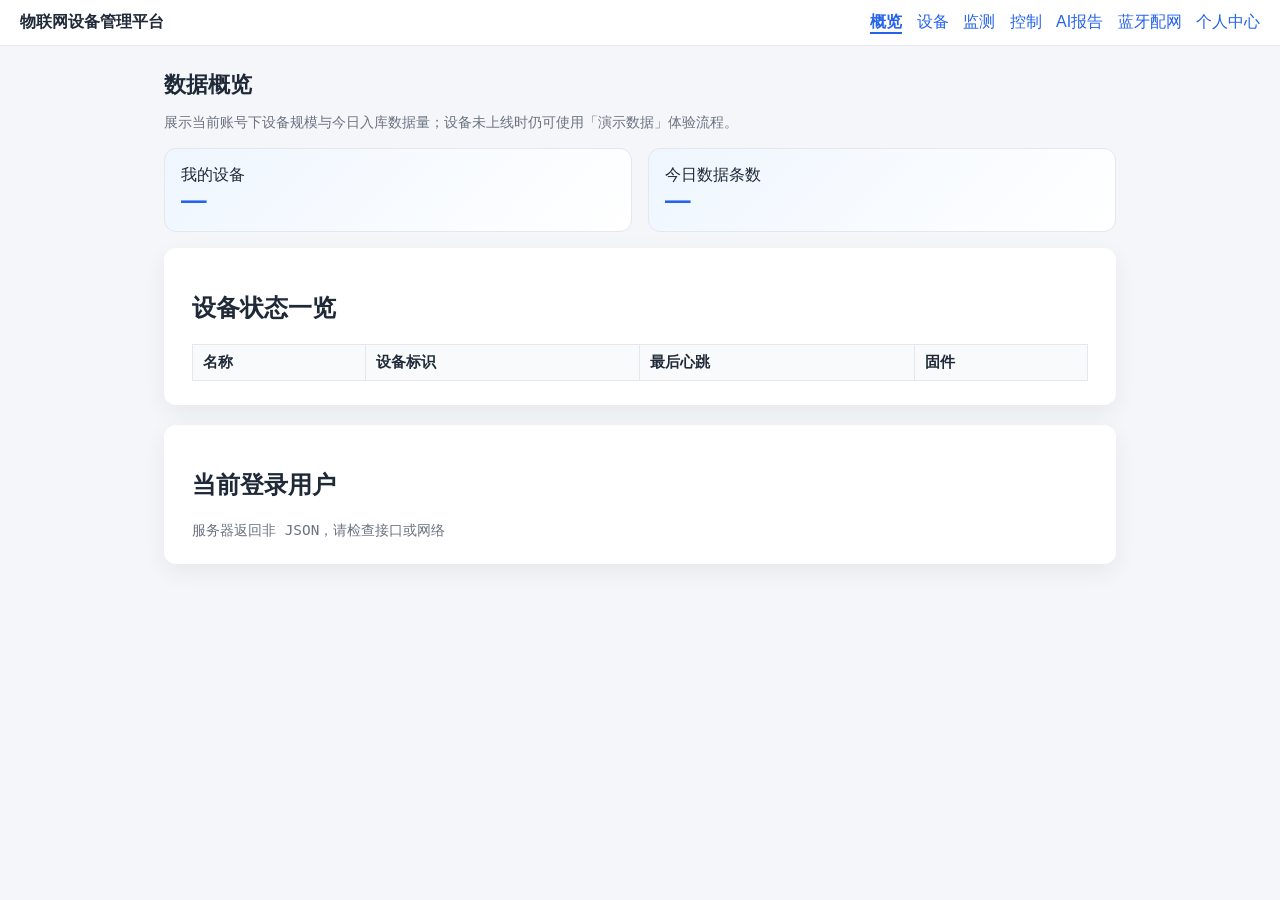
==== static/pages/index.html @ c9b7910a "毕设初始化仓库" ====
<!DOCTYPE html>
<html lang="zh-CN">
<head>
  <meta charset="UTF-8" />
  <meta name="viewport" content="width=device-width, initial-scale=1.0" />
  <title>数据概览 — 物联网设备管理平台</title>
  <link rel="stylesheet" href="/static/css/common.css" />
</head>
<body data-page="index">
  <header class="topbar">
    <span class="brand">物联网设备管理平台</span>
    <nav>
      <a href="/pages/index.html" data-nav="index">概览</a>
      <a href="/pages/devices.html" data-nav="devices">设备</a>
      <a href="/pages/monitor.html" data-nav="monitor">监测</a>
      <a href="/pages/control.html" data-nav="control">控制</a>
      <a href="/pages/ai_report.html" data-nav="ai">AI报告</a>
      <a href="/pages/ble_setup.html" data-nav="ble">蓝牙配网</a>
      <a href="/pages/profile.html" data-nav="profile">个人中心</a>
    </nav>
  </header>
  <main class="container">
    <h1>数据概览</h1>
    <p class="muted">展示当前账号下设备规模与今日入库数据量；设备未上线时仍可使用「演示数据」体验流程。</p>

    <div class="stat-grid" id="stats">
      <div class="stat-box"><span>我的设备</span><strong id="s-dev">—</strong></div>
      <div class="stat-box"><span>今日数据条数</span><strong id="s-today">—</strong></div>
    </div>

    <section class="card wide">
      <h2>设备状态一览</h2>
      <p class="muted" id="dev-hint"></p>
      <table class="data-table" id="tbl-dev">
        <thead>
          <tr><th>名称</th><th>设备标识</th><th>最后心跳</th><th>固件</th></tr>
        </thead>
        <tbody></tbody>
      </table>
    </section>

    <section class="card wide" style="margin-top:20px;">
      <h2>当前登录用户</h2>
      <pre id="profile" class="muted" style="margin:0;font-size:0.9rem;">加载中…</pre>
    </section>
  </main>
  <script src="/static/js/api.js"></script>
  <script src="/static/js/nav.js"></script>
  <script>
    async function load() {
      const tbody = document.querySelector("#tbl-dev tbody");
      try {
        const dash = await apiFetch("/api/dashboard/overview");
        document.getElementById("s-dev").textContent = dash.device_count;
        document.getElementById("s-today").textContent = dash.today_data_count;
        tbody.innerHTML = "";
        if (!dash.devices || !dash.devices.length) {
          document.getElementById("dev-hint").textContent =
            "暂无绑定设备。请到「设备管理」绑定演示设备 UNBOUND-DEMO-01 / bind-me-888，或生成模拟设备。";
          tbody.innerHTML = "<tr><td colspan='4' class='muted'>无数据</td></tr>";
        } else {
          document.getElementById("dev-hint").textContent = "";
          dash.devices.forEach(function (d) {
            const tr = document.createElement("tr");
            tr.innerHTML =
              "<td>" + (d.name || "—") + "</td>" +
              "<td><code>" + (d.device_uid || "") + "</code></td>" +
              "<td>" + (d.last_heartbeat || "从未上报") + "</td>" +
              "<td>" + (d.firmware_ver || "—") + "</td>";
            tbody.appendChild(tr);
          });
        }
        const u = await apiFetch("/api/user/profile");
        document.getElementById("profile").textContent = JSON.stringify(u, null, 2);
      } catch (e) {
        if (e.code === 401) {
          window.location.href = "/pages/login.html";
          return;
        }
        document.getElementById("profile").textContent = e.message || "加载失败";
      }
    }
    load();
  </script>
</body>
</html>
---- static/css/common.css ----
/* 全站基础样式：毕设演示用简洁风 */
:root {
  --bg: #f4f6f9;
  --card: #fff;
  --text: #1f2937;
  --muted: #6b7280;
  --primary: #2563eb;
}
* { box-sizing: border-box; }
body {
  margin: 0;
  font-family: "Segoe UI", "Microsoft YaHei", sans-serif;
  background: var(--bg);
  color: var(--text);
}
.page-center {
  min-height: 100vh;
  display: flex;
  align-items: center;
  justify-content: center;
  padding: 24px;
}
.card {
  background: var(--card);
  padding: 24px 28px;
  border-radius: 12px;
  box-shadow: 0 8px 24px rgba(0,0,0,.06);
  max-width: 420px;
  width: 100%;
}
.container .card,
.card.wide {
  max-width: none;
}
.container { max-width: 1000px; margin: 0 auto; padding: 24px; }
.topbar {
  display: flex;
  align-items: center;
  justify-content: space-between;
  flex-wrap: wrap;
  gap: 8px;
  padding: 12px 20px;
  background: var(--card);
  border-bottom: 1px solid #e5e7eb;
}
.topbar .brand { font-weight: 600; }
.topbar nav a {
  margin-left: 10px;
  color: var(--primary);
  text-decoration: none;
  padding-bottom: 2px;
}
.topbar nav a.active {
  font-weight: 600;
  border-bottom: 2px solid var(--primary);
}
h1 { font-size: 1.35rem; margin-top: 0; }
.muted { color: var(--muted); font-size: 0.9rem; }
label { display: block; margin: 12px 0 6px; font-size: 0.9rem; }
input {
  width: 100%;
  padding: 10px 12px;
  border: 1px solid #d1d5db;
  border-radius: 8px;
}
button,
.btn {
  margin-top: 16px;
  width: 100%;
  padding: 10px 14px;
  border: none;
  border-radius: 8px;
  background: var(--primary);
  color: #fff;
  font-size: 1rem;
  cursor: pointer;
}
button.inline,
.btn.inline {
  width: auto;
  margin-top: 0;
  margin-right: 8px;
}
.btn-secondary {
  background: #64748b;
}
.btn-danger {
  background: #dc2626;
}
.btn-row {
  display: flex;
  flex-wrap: wrap;
  gap: 8px;
  margin-top: 12px;
}
.btn-row button,
.btn-row .btn {
  width: auto;
  margin-top: 0;
}
.tip { min-height: 1.2em; color: #b45309; }
.err { color: #dc2626; }
.ok { color: #059669; }
code { background: #eef2ff; padding: 2px 6px; border-radius: 4px; }

.stat-grid {
  display: grid;
  grid-template-columns: repeat(auto-fit, minmax(160px, 1fr));
  gap: 16px;
  margin: 16px 0;
}
.stat-box {
  background: linear-gradient(135deg, #eff6ff, #fff);
  border: 1px solid #e5e7eb;
  border-radius: 12px;
  padding: 16px;
}
.stat-box strong {
  display: block;
  font-size: 1.6rem;
  color: var(--primary);
}
.data-table {
  width: 100%;
  border-collapse: collapse;
  font-size: 0.92rem;
  margin-top: 12px;
}
.data-table th,
.data-table td {
  border: 1px solid #e5e7eb;
  padding: 8px 10px;
  text-align: left;
}
.data-table th { background: #f8fafc; }
.form-grid {
  display: grid;
  grid-template-columns: 1fr 1fr;
  gap: 12px 16px;
  margin-top: 12px;
}
@media (max-width: 640px) {
  .form-grid { grid-template-columns: 1fr; }
}
textarea {
  width: 100%;
  min-height: 80px;
  padding: 10px 12px;
  border: 1px solid #d1d5db;
  border-radius: 8px;
  font-family: inherit;
}
select {
  width: 100%;
  padding: 10px 12px;
  border-radius: 8px;
  border: 1px solid #d1d5db;
}
.steps {
  list-style: decimal;
  padding-left: 1.2rem;
  line-height: 1.7;
}
.chart-wrap {
  position: relative;
  height: 320px;
  margin-top: 16px;
}
.report-detail {
  white-space: pre-wrap;
  line-height: 1.6;
  margin-top: 12px;
  padding: 12px;
  background: #f8fafc;
  border-radius: 8px;
  max-height: 360px;
  overflow: auto;
}
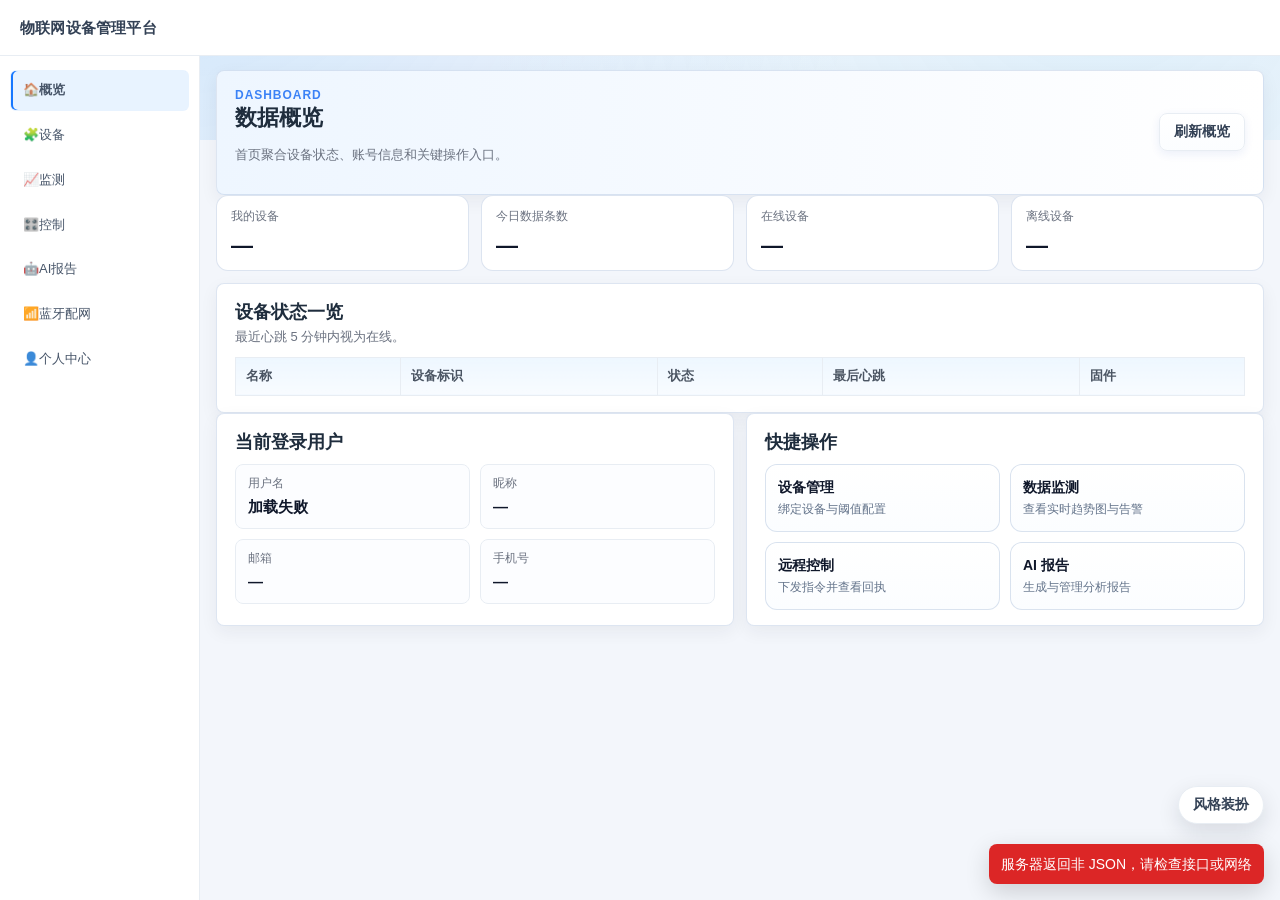
==== commit d783107e: "本轮迭代从项目阅读与架构梳理出发，完成了从“功能可用”到“前端答辩级体验”的系统升级，覆盖后端能力、前端交互、视觉规范与性能优化四个层面。 1) 架构与链路认知完善 完成项目整体结构梳理：Flask " ====
--- a/static/pages/index.html
+++ b/static/pages/index.html
@@ -20,66 +20,131 @@
     </nav>
   </header>
   <main class="container">
-    <h1>数据概览</h1>
-    <p class="muted">展示当前账号下设备规模与今日入库数据量；设备未上线时仍可使用「演示数据」体验流程。</p>
+    <section class="overview-hero card wide">
+      <div>
+        <p class="hero-kicker">Dashboard</p>
+        <h1>数据概览</h1>
+        <p class="muted">首页聚合设备状态、账号信息和关键操作入口。</p>
+      </div>
+      <div class="hero-actions">
+        <button type="button" class="btn inline" id="btn-reload">刷新概览</button>
+      </div>
+    </section>
 
-    <div class="stat-grid" id="stats">
-      <div class="stat-box"><span>我的设备</span><strong id="s-dev">—</strong></div>
-      <div class="stat-box"><span>今日数据条数</span><strong id="s-today">—</strong></div>
+    <div class="kpi-strip" id="stats">
+      <div class="kpi-card kpi-card-clean"><div class="kpi-label">我的设备</div><div class="kpi-value" id="s-dev">—</div></div>
+      <div class="kpi-card kpi-card-clean"><div class="kpi-label">今日数据条数</div><div class="kpi-value" id="s-today">—</div></div>
+      <div class="kpi-card kpi-card-clean"><div class="kpi-label">在线设备</div><div class="kpi-value" id="s-online">—</div></div>
+      <div class="kpi-card kpi-card-clean"><div class="kpi-label">离线设备</div><div class="kpi-value" id="s-offline">—</div></div>
     </div>
 
     <section class="card wide">
-      <h2>设备状态一览</h2>
-      <p class="muted" id="dev-hint"></p>
-      <table class="data-table" id="tbl-dev">
+      <div class="card-head">
+        <div>
+          <h2>设备状态一览</h2>
+          <p class="muted" id="dev-hint">最近心跳 5 分钟内视为在线。</p>
+        </div>
+      </div>
+      <table class="data-table responsive" id="tbl-dev">
         <thead>
-          <tr><th>名称</th><th>设备标识</th><th>最后心跳</th><th>固件</th></tr>
+          <tr><th>名称</th><th>设备标识</th><th>状态</th><th>最后心跳</th><th>固件</th></tr>
         </thead>
         <tbody></tbody>
       </table>
     </section>
 
-    <section class="card wide" style="margin-top:20px;">
-      <h2>当前登录用户</h2>
-      <pre id="profile" class="muted" style="margin:0;font-size:0.9rem;">加载中…</pre>
-    </section>
+    <div class="grid-2">
+      <section class="card wide">
+        <div class="card-head">
+          <div><h2>当前登录用户</h2></div>
+        </div>
+        <div class="kv-grid" id="profile">
+          <div class="kv-item"><span>用户名</span><strong id="u-username">—</strong></div>
+          <div class="kv-item"><span>昵称</span><strong id="u-nickname">—</strong></div>
+          <div class="kv-item"><span>邮箱</span><strong id="u-email">—</strong></div>
+          <div class="kv-item"><span>手机号</span><strong id="u-phone">—</strong></div>
+        </div>
+      </section>
+      <section class="card wide">
+        <div class="card-head">
+          <div><h2>快捷操作</h2></div>
+        </div>
+        <div class="quick-links clean">
+          <a class="action-tile" href="/pages/devices.html"><strong>设备管理</strong><span>绑定设备与阈值配置</span></a>
+          <a class="action-tile" href="/pages/monitor.html"><strong>数据监测</strong><span>查看实时趋势图与告警</span></a>
+          <a class="action-tile" href="/pages/control.html"><strong>远程控制</strong><span>下发指令并查看回执</span></a>
+          <a class="action-tile" href="/pages/ai_report.html"><strong>AI 报告</strong><span>生成与管理分析报告</span></a>
+        </div>
+      </section>
+    </div>
   </main>
   <script src="/static/js/api.js"></script>
   <script src="/static/js/nav.js"></script>
+  <script src="/static/js/toast.js"></script>
   <script>
     async function load() {
+      var btn = document.getElementById("btn-reload");
+      var prevText = btn ? btn.textContent : "";
+      if (btn) {
+        btn.disabled = true;
+        btn.textContent = "刷新中...";
+      }
       const tbody = document.querySelector("#tbl-dev tbody");
       try {
         const dash = await apiFetch("/api/dashboard/overview");
         document.getElementById("s-dev").textContent = dash.device_count;
         document.getElementById("s-today").textContent = dash.today_data_count;
+        const now = Date.now();
+        const online = (dash.devices || []).filter(function (d) {
+          if (!d.last_heartbeat) return false;
+          var t = new Date(String(d.last_heartbeat).replace(" ", "T")).getTime();
+          return !Number.isNaN(t) && (now - t) <= 5 * 60 * 1000;
+        }).length;
+        document.getElementById("s-online").textContent = online;
+        document.getElementById("s-offline").textContent = Math.max((dash.device_count || 0) - online, 0);
         tbody.innerHTML = "";
         if (!dash.devices || !dash.devices.length) {
           document.getElementById("dev-hint").textContent =
             "暂无绑定设备。请到「设备管理」绑定演示设备 UNBOUND-DEMO-01 / bind-me-888，或生成模拟设备。";
-          tbody.innerHTML = "<tr><td colspan='4' class='muted'>无数据</td></tr>";
+          tbody.innerHTML = "<tr><td colspan='5' class='muted'>无数据</td></tr>";
         } else {
           document.getElementById("dev-hint").textContent = "";
           dash.devices.forEach(function (d) {
             const tr = document.createElement("tr");
+            var isOnline = false;
+            if (d.last_heartbeat) {
+              var t2 = new Date(String(d.last_heartbeat).replace(" ", "T")).getTime();
+              isOnline = !Number.isNaN(t2) && (now - t2) <= 5 * 60 * 1000;
+            }
             tr.innerHTML =
-              "<td>" + (d.name || "—") + "</td>" +
-              "<td><code>" + (d.device_uid || "") + "</code></td>" +
-              "<td>" + (d.last_heartbeat || "从未上报") + "</td>" +
-              "<td>" + (d.firmware_ver || "—") + "</td>";
+              "<td data-label='名称'>" + (d.name || "—") + "</td>" +
+              "<td data-label='设备标识'><code>" + (d.device_uid || "") + "</code></td>" +
+              "<td data-label='状态'><span class='" + (isOnline ? "status-pill on" : "status-pill off") + "'>" + (isOnline ? "在线" : "离线") + "</span></td>" +
+              "<td data-label='最后心跳'>" + (d.last_heartbeat || "从未上报") + "</td>" +
+              "<td data-label='固件'>" + (d.firmware_ver || "—") + "</td>";
             tbody.appendChild(tr);
           });
         }
         const u = await apiFetch("/api/user/profile");
-        document.getElementById("profile").textContent = JSON.stringify(u, null, 2);
+        document.getElementById("u-username").textContent = u.username || "—";
+        document.getElementById("u-nickname").textContent = u.nickname || "—";
+        document.getElementById("u-email").textContent = u.email || "—";
+        document.getElementById("u-phone").textContent = u.phone || "—";
       } catch (e) {
         if (e.code === 401) {
           window.location.href = "/pages/login.html";
           return;
         }
-        document.getElementById("profile").textContent = e.message || "加载失败";
+        document.getElementById("u-username").textContent = "加载失败";
+        showToast(e.message || "概览加载失败", "err");
+      } finally {
+        if (btn) {
+          btn.disabled = false;
+          btn.textContent = prevText || "刷新概览";
+        }
       }
     }
+    document.getElementById("btn-reload").addEventListener("click", load);
     load();
   </script>
 </body>
--- a/static/css/common.css
+++ b/static/css/common.css
@@ -1,10 +1,20 @@
 /* 全站基础样式：毕设演示用简洁风 */
 :root {
-  --bg: #f4f6f9;
-  --card: #fff;
-  --text: #1f2937;
+  --bg: #f3f6fb;
+  --sidebar-bg: #ffffff;
+  --topbar-bg: #ffffff;
+  --card: #ffffff;
+  --text: #1f2d3d;
   --muted: #6b7280;
-  --primary: #2563eb;
+  --primary: #1677ff;
+  --primary-dark: #0958d9;
+  --primary-soft: #e8f3ff;
+  --border: #e8edf3;
+  --ring: rgba(24, 144, 255, 0.2);
+  --shadow-soft: 0 6px 18px rgba(26, 38, 57, 0.06);
+  --glass-strong: rgba(236, 246, 255, 0.92);
+  --glass-soft: rgba(247, 251, 255, 0.86);
+  --glass-line: rgba(167, 188, 218, 0.38);
 }
 * { box-sizing: border-box; }
 body {
@@ -12,6 +22,21 @@
   font-family: "Segoe UI", "Microsoft YaHei", sans-serif;
   background: var(--bg);
   color: var(--text);
+  line-height: 1.45;
+  position: relative;
+  font-size: 14px;
+  animation: page-fade-in 0.2s ease;
+}
+body::before {
+  content: "";
+  position: fixed;
+  inset: -20% -10% auto -10%;
+  height: 320px;
+  background: radial-gradient(circle at 20% 20%, rgba(24, 144, 255, 0.16), transparent 55%),
+              radial-gradient(circle at 80% 40%, rgba(56, 189, 248, 0.12), transparent 50%);
+  pointer-events: none;
+  z-index: -1;
+  animation: bg-float 14s ease-in-out infinite alternate;
 }
 .page-center {
   min-height: 100vh;
@@ -22,17 +47,66 @@
 }
 .card {
   background: var(--card);
-  padding: 24px 28px;
-  border-radius: 12px;
-  box-shadow: 0 8px 24px rgba(0,0,0,.06);
+  padding: 16px 18px;
+  border-radius: 8px;
+  border: 1px solid rgba(167, 188, 218, 0.38);
+  box-shadow: var(--shadow-soft);
   max-width: 420px;
   width: 100%;
+  transition: transform 0.22s ease, box-shadow 0.22s ease, border-color 0.22s ease;
+  animation: card-in .28s ease both;
+  backdrop-filter: blur(3px);
+}
+body[data-page] .card:hover {
+  transform: translateY(-2px);
+  box-shadow: 0 12px 28px rgba(15, 23, 42, 0.08);
+  border-color: #d7e3f1;
 }
 .container .card,
 .card.wide {
   max-width: none;
 }
-.container { max-width: 1000px; margin: 0 auto; padding: 24px; }
+.container {
+  max-width: none;
+  width: auto;
+  margin: 0;
+  padding: 20px;
+}
+.container > .card + .card {
+  margin-top: 14px;
+}
+.page-head {
+  display: flex;
+  align-items: end;
+  justify-content: space-between;
+  gap: 12px;
+  margin-bottom: 14px;
+}
+.overview-hero {
+  max-width: none;
+  display: flex;
+  align-items: center;
+  justify-content: space-between;
+  gap: 16px;
+  background: linear-gradient(90deg, #eef6ff 0%, #f8fbff 60%, #ffffff 100%);
+}
+.hero-kicker {
+  margin: 0;
+  color: #3b82f6;
+  font-size: 12px;
+  font-weight: 700;
+  text-transform: uppercase;
+  letter-spacing: 0.08em;
+}
+.hero-actions .btn.inline {
+  margin-right: 0;
+}
+.page-head h1 {
+  margin: 0;
+}
+.page-head .muted {
+  margin: 4px 0 0;
+}
 .topbar {
   display: flex;
   align-items: center;
@@ -40,40 +114,83 @@
   flex-wrap: wrap;
   gap: 8px;
   padding: 12px 20px;
-  background: var(--card);
-  border-bottom: 1px solid #e5e7eb;
-}
-.topbar .brand { font-weight: 600; }
+  background: var(--topbar-bg);
+  border-bottom: 1px solid var(--border);
+}
+.topbar .brand {
+  font-weight: 600;
+  color: #334155;
+  letter-spacing: 0.2px;
+}
+.topbar nav {
+  display: flex;
+  align-items: center;
+  flex-wrap: wrap;
+  gap: 4px 8px;
+}
 .topbar nav a {
-  margin-left: 10px;
-  color: var(--primary);
+  color: #4b5563;
   text-decoration: none;
-  padding-bottom: 2px;
+  padding: 8px 12px;
+  border-radius: 6px;
+  font-size: 13px;
+  font-weight: 500;
+  transition: background-color 0.18s ease, color 0.18s ease, transform 0.18s ease;
+  display: inline-flex;
+  align-items: center;
+  gap: 6px;
+}
+.topbar nav a .nav-icon {
+  width: 16px;
+  text-align: center;
+  font-size: 13px;
+  opacity: 0.85;
 }
 .topbar nav a.active {
   font-weight: 600;
-  border-bottom: 2px solid var(--primary);
-}
-h1 { font-size: 1.35rem; margin-top: 0; }
-.muted { color: var(--muted); font-size: 0.9rem; }
-label { display: block; margin: 12px 0 6px; font-size: 0.9rem; }
+  color: var(--primary);
+  background: var(--primary-soft);
+  box-shadow: inset 2px 0 0 var(--primary);
+  animation: nav-active-pop 0.22s ease;
+}
+.topbar nav a:hover {
+  background: #f4f7fb;
+  transform: translateX(1px);
+}
+h1 { font-size: 24px; margin-top: 0; line-height: 1.3; }
+h2 { font-size: 18px; line-height: 1.35; }
+.muted { color: var(--muted); font-size: 13px; }
+label { display: block; margin: 10px 0 6px; font-size: 13px; color: #4b5563; }
 input {
   width: 100%;
-  padding: 10px 12px;
-  border: 1px solid #d1d5db;
-  border-radius: 8px;
+  height: 38px;
+  padding: 0 12px;
+  border: 1px solid rgba(168, 188, 220, 0.48);
+  border-radius: 10px;
+  background: linear-gradient(180deg, rgba(255, 255, 255, 0.92) 0%, rgba(248, 252, 255, 0.86) 100%);
+  backdrop-filter: blur(4px);
+  font-size: 14px;
+  transition: border-color 0.18s ease, box-shadow 0.18s ease, background-color 0.18s ease;
 }
 button,
 .btn {
-  margin-top: 16px;
+  margin-top: 12px;
   width: 100%;
-  padding: 10px 14px;
-  border: none;
+  height: 38px;
+  padding: 0 14px;
+  border: 1px solid var(--border);
   border-radius: 8px;
-  background: var(--primary);
-  color: #fff;
-  font-size: 1rem;
+  background: linear-gradient(180deg, #ffffff 0%, #fbfdff 100%);
+  color: #334155;
+  font-size: 14px;
+  font-weight: 600;
   cursor: pointer;
+  transition: background .18s ease, transform .12s ease, box-shadow .18s ease, filter .18s ease;
+  position: relative;
+  overflow: hidden;
+  transform: perspective(600px) rotateX(0deg) rotateY(0deg);
+  transform-style: preserve-3d;
+  box-shadow: 0 3px 10px rgba(30, 64, 175, 0.08);
 }
 button.inline,
 .btn.inline {
@@ -82,16 +199,88 @@
   margin-right: 8px;
 }
 .btn-secondary {
-  background: #64748b;
+  background: linear-gradient(180deg, #f9fbff 0%, #f1f5fb 100%);
+  color: #475569;
+  border-color: #d8e2f1;
 }
 .btn-danger {
-  background: #dc2626;
+  background: linear-gradient(180deg, #fff5f5 0%, #ffeaea 100%);
+  color: #b91c1c;
+  border-color: #fecaca;
+}
+button:hover,
+.btn:hover {
+  background: linear-gradient(180deg, #ffffff 0%, #f2f8ff 100%);
+  border-color: #a8cdfd;
+  box-shadow: 0 12px 24px rgba(30, 64, 175, 0.2), 0 4px 10px rgba(30, 64, 175, 0.08);
+  filter: saturate(1.05);
+  transform: perspective(600px) rotateX(var(--brx, 0deg)) rotateY(var(--bry, 0deg)) translateY(-1px) scale(var(--bscale, 1));
+}
+.btn-secondary:hover {
+  background: linear-gradient(180deg, #ffffff 0%, #edf4ff 100%);
+  border-color: #bfd2ee;
+}
+.btn-danger:hover {
+  background: linear-gradient(180deg, #fff8f8 0%, #ffe1e1 100%);
+  border-color: #fca5a5;
+  box-shadow: 0 12px 24px rgba(239, 68, 68, 0.16), 0 4px 10px rgba(239, 68, 68, 0.08);
+}
+button:active,
+.btn:active {
+  transform: translateY(1px);
+}
+.btn::after {
+  content: "";
+  position: absolute;
+  top: 0;
+  left: -120%;
+  width: 50%;
+  height: 100%;
+  background: linear-gradient(120deg, transparent, rgba(255, 255, 255, 0.35), transparent);
+  transition: left 0.35s ease;
+  pointer-events: none;
+}
+.btn:hover::after {
+  left: 135%;
+}
+button::before,
+.btn::before {
+  content: "";
+  position: absolute;
+  inset: 0;
+  border-radius: inherit;
+  pointer-events: none;
+  opacity: 0;
+  background: linear-gradient(
+    110deg,
+    transparent 24%,
+    rgba(56, 189, 248, 0.08) 40%,
+    rgba(56, 189, 248, 0.48) 50%,
+    rgba(99, 102, 241, 0.34) 56%,
+    rgba(56, 189, 248, 0.12) 64%,
+    transparent 80%
+  );
+  background-size: 220% 100%;
+  background-position: 120% 0;
+  transition: opacity 0.2s ease;
+}
+button:hover::before,
+.btn:hover::before {
+  opacity: 1;
+  animation: glow-sweep 1.05s ease-in-out infinite;
+}
+button:disabled,
+.btn:disabled {
+  cursor: not-allowed;
+  opacity: 0.6;
+  box-shadow: none;
 }
 .btn-row {
   display: flex;
   flex-wrap: wrap;
+  align-items: center;
   gap: 8px;
-  margin-top: 12px;
+  margin-top: 10px;
 }
 .btn-row button,
 .btn-row .btn {
@@ -109,30 +298,91 @@
   gap: 16px;
   margin: 16px 0;
 }
+.kpi-strip {
+  display: grid;
+  grid-template-columns: repeat(4, minmax(0, 1fr));
+  gap: 12px;
+  margin: 0 0 12px;
+}
+.kpi-card {
+  background: #fff;
+  border: 1px solid rgba(167, 188, 218, 0.4);
+  border-radius: 12px;
+  padding: 12px 14px 10px;
+  transition: transform 0.2s ease, box-shadow 0.2s ease, border-color 0.2s ease;
+  backdrop-filter: blur(3px);
+}
+.kpi-card:hover {
+  transform: translateY(-2px);
+  border-color: #d8e8ff;
+  box-shadow: 0 10px 22px rgba(59, 130, 246, 0.1);
+}
+.kpi-card .kpi-label {
+  font-size: 12px;
+  color: var(--muted);
+}
+.kpi-card .kpi-value {
+  margin-top: 8px;
+  font-size: 22px;
+  font-weight: 700;
+  color: #0f172a;
+  line-height: 1.2;
+}
+.kpi-card-clean {
+  background: #ffffff;
+  box-shadow: none;
+}
 .stat-box {
-  background: linear-gradient(135deg, #eff6ff, #fff);
-  border: 1px solid #e5e7eb;
-  border-radius: 12px;
-  padding: 16px;
+  background: #fff;
+  border: 1px solid var(--border);
+  border-radius: 8px;
+  padding: 14px;
+  transition: border-color 0.2s ease, box-shadow 0.2s ease;
+}
+.stat-box:hover {
+  border-color: #cae4ff;
+  box-shadow: 0 6px 14px rgba(59, 130, 246, 0.12);
 }
 .stat-box strong {
   display: block;
-  font-size: 1.6rem;
+  font-size: 28px;
   color: var(--primary);
 }
 .data-table {
   width: 100%;
   border-collapse: collapse;
-  font-size: 0.92rem;
-  margin-top: 12px;
+  font-size: 13px;
+  margin-top: 10px;
 }
 .data-table th,
 .data-table td {
-  border: 1px solid #e5e7eb;
-  padding: 8px 10px;
+  border: 1px solid var(--border);
+  padding: 9px 10px;
   text-align: left;
-}
-.data-table th { background: #f8fafc; }
+  vertical-align: middle;
+}
+.data-table th {
+  background: linear-gradient(180deg, var(--glass-strong) 0%, var(--glass-soft) 100%);
+  color: #4b5563;
+  font-weight: 600;
+}
+.data-table td {
+  background: linear-gradient(180deg, rgba(255, 255, 255, 0.7) 0%, rgba(250, 253, 255, 0.64) 100%);
+}
+.data-table tbody tr {
+  transition: background-color 0.18s ease;
+}
+.data-table tbody tr:hover {
+  background: #f8fbff;
+}
+.table-actions {
+  display: inline-flex;
+  flex-wrap: wrap;
+  gap: 6px;
+}
+.table-actions .btn.inline {
+  margin-right: 0;
+}
 .form-grid {
   display: grid;
   grid-template-columns: 1fr 1fr;
@@ -144,17 +394,33 @@
 }
 textarea {
   width: 100%;
-  min-height: 80px;
-  padding: 10px 12px;
-  border: 1px solid #d1d5db;
-  border-radius: 8px;
+  min-height: 88px;
+  padding: 8px 12px;
+  border: 1px solid var(--glass-line);
+  border-radius: 10px;
+  background: linear-gradient(180deg, var(--glass-strong) 0%, var(--glass-soft) 100%);
+  backdrop-filter: blur(4px);
   font-family: inherit;
+  font-size: 14px;
 }
 select {
   width: 100%;
-  padding: 10px 12px;
-  border-radius: 8px;
-  border: 1px solid #d1d5db;
+  height: 38px;
+  padding: 0 12px;
+  border-radius: 10px;
+  border: 1px solid var(--glass-line);
+  background: linear-gradient(180deg, var(--glass-strong) 0%, var(--glass-soft) 100%);
+  backdrop-filter: blur(4px);
+  font-size: 14px;
+}
+input:focus,
+textarea:focus,
+select:focus,
+button:focus-visible,
+.btn:focus-visible {
+  outline: none;
+  border-color: var(--primary);
+  box-shadow: 0 0 0 3px var(--ring);
 }
 .steps {
   list-style: decimal;
@@ -164,15 +430,686 @@
 .chart-wrap {
   position: relative;
   height: 320px;
-  margin-top: 16px;
+  margin-top: 10px;
+}
+.chart-wrap canvas {
+  border-radius: 8px;
 }
 .report-detail {
   white-space: pre-wrap;
-  line-height: 1.6;
-  margin-top: 12px;
+  line-height: 1.65;
+  margin-top: 10px;
   padding: 12px;
   background: #f8fafc;
   border-radius: 8px;
   max-height: 360px;
   overflow: auto;
 }
+
+.card.wide {
+  overflow-x: auto;
+}
+.card-head {
+  display: flex;
+  align-items: start;
+  justify-content: space-between;
+  gap: 10px;
+  margin-bottom: 10px;
+}
+.card-head h2 {
+  margin: 0;
+}
+.card-head .muted {
+  margin: 4px 0 0;
+}
+.grid-3 {
+  display: grid;
+  grid-template-columns: repeat(3, minmax(0, 1fr));
+  gap: 12px 14px;
+}
+.grid-2 {
+  display: grid;
+  grid-template-columns: repeat(2, minmax(0, 1fr));
+  gap: 12px;
+}
+.kv-grid {
+  display: grid;
+  grid-template-columns: repeat(2, minmax(0, 1fr));
+  gap: 10px;
+}
+.kv-item {
+  border: 1px solid var(--border);
+  border-radius: 8px;
+  padding: 10px 12px;
+  background: #fcfdff;
+}
+.kv-item span {
+  display: block;
+  color: var(--muted);
+  font-size: 12px;
+}
+.kv-item strong {
+  display: block;
+  margin-top: 4px;
+  font-size: 15px;
+  color: #0f172a;
+}
+.quick-links {
+  display: grid;
+  grid-template-columns: 1fr 1fr;
+  gap: 8px;
+}
+.quick-links.clean {
+  gap: 10px;
+}
+.action-tile {
+  display: block;
+  border: 1px solid rgba(167, 188, 218, 0.42);
+  border-radius: 12px;
+  padding: 12px;
+  text-decoration: none;
+  background: linear-gradient(180deg, #ffffff 0%, #fbfdff 100%);
+  transition: transform 0.22s cubic-bezier(.2,.8,.2,1), border-color 0.2s ease, box-shadow 0.22s ease, background-color 0.2s ease;
+  position: relative;
+  transform: perspective(700px) translateY(0) rotateX(0deg) rotateY(0deg) scale(1);
+  will-change: transform, box-shadow;
+  transform-style: preserve-3d;
+  overflow: hidden;
+}
+.action-tile .tile-glow {
+  position: absolute;
+  inset: 0;
+  border-radius: inherit;
+  pointer-events: none;
+  opacity: 0;
+  background: linear-gradient(
+    110deg,
+    transparent 22%,
+    rgba(56, 189, 248, 0.08) 38%,
+    rgba(56, 189, 248, 0.45) 48%,
+    rgba(99, 102, 241, 0.35) 53%,
+    rgba(56, 189, 248, 0.12) 62%,
+    transparent 78%
+  );
+  background-size: 220% 100%;
+  background-position: 120% 0;
+  transition: opacity 0.24s ease, background-position 0.24s ease;
+}
+.action-tile::before {
+  content: "";
+  position: absolute;
+  inset: 0;
+  border-radius: inherit;
+  pointer-events: none;
+  box-shadow: inset 0 1px 0 rgba(255, 255, 255, 0.82);
+}
+.action-tile::after {
+  content: "";
+  position: absolute;
+  width: 180px;
+  height: 180px;
+  left: var(--mx, 50%);
+  top: var(--my, 50%);
+  transform: translate(-50%, -50%);
+  background: radial-gradient(circle, rgba(99, 179, 255, 0.28) 0%, rgba(99, 179, 255, 0.08) 35%, rgba(99, 179, 255, 0) 70%);
+  pointer-events: none;
+  opacity: 0;
+  transition: opacity 0.22s ease;
+}
+.action-tile strong {
+  display: block;
+  color: #0f172a;
+  font-size: 14px;
+}
+.action-tile span {
+  display: block;
+  margin-top: 4px;
+  color: #64748b;
+  font-size: 12px;
+}
+.action-tile:hover {
+  transform: perspective(700px) translateY(-8px) rotateX(var(--rx, 0deg)) rotateY(var(--ry, 0deg)) scale(1.015);
+  border-color: #a8cdfd;
+  box-shadow: 0 22px 40px rgba(30, 64, 175, 0.24), 0 8px 16px rgba(30, 64, 175, 0.1), 0 0 0 1px rgba(96, 165, 250, 0.18) inset;
+  background: linear-gradient(180deg, #ffffff 0%, #f2f8ff 100%);
+}
+.action-tile:hover::after {
+  opacity: 1;
+}
+.action-tile:hover .tile-glow {
+  opacity: 1;
+  animation: glow-sweep 1.2s ease-in-out infinite;
+}
+.action-tile:active {
+  transform: translateY(-3px) scale(1.008);
+}
+.status-pill {
+  display: inline-flex;
+  align-items: center;
+  justify-content: center;
+  min-width: 48px;
+  height: 24px;
+  padding: 0 8px;
+  border-radius: 999px;
+  font-size: 12px;
+  font-weight: 600;
+}
+.status-pill.on {
+  color: #047857;
+  background: #d1fae5;
+}
+.status-pill.off {
+  color: #b45309;
+  background: #fef3c7;
+}
+.quick-links .btn.inline {
+  width: 100%;
+  margin-right: 0;
+}
+
+/* 业务页后台布局：顶部栏 + 左侧导航 + 内容区 */
+body[data-page] .topbar {
+  position: fixed;
+  top: 0;
+  left: 0;
+  right: 0;
+  z-index: 100;
+  height: 56px;
+  padding: 0 20px;
+  background: var(--topbar-bg);
+}
+body[data-page] .topbar .brand {
+  position: fixed;
+  left: 20px;
+  top: 0;
+  height: 56px;
+  display: flex;
+  align-items: center;
+  font-size: 15px;
+  white-space: nowrap;
+}
+body[data-page] .topbar nav {
+  position: fixed;
+  left: 0;
+  top: 56px;
+  width: 200px;
+  height: calc(100vh - 56px);
+  padding: 14px 10px;
+  display: flex;
+  flex-direction: column;
+  align-items: stretch;
+  gap: 4px;
+  background: var(--sidebar-bg);
+  border-right: 1px solid var(--border);
+  animation: slide-in-left 0.35s ease both;
+}
+body[data-page] .topbar nav a {
+  display: block;
+  width: 100%;
+  padding: 10px 12px;
+  color: #475569;
+  border: 1px solid transparent;
+}
+body[data-page] .container {
+  width: calc(100vw - 200px);
+  margin-left: 200px;
+  margin-top: 56px;
+  padding: 14px 16px 18px;
+  overflow-x: hidden;
+}
+body[data-page] .container > * {
+  animation: fade-up 0.2s ease both;
+}
+body[data-page] .container > *:nth-child(1) { animation-delay: 0s; }
+body[data-page] .container > *:nth-child(2) { animation-delay: 0.02s; }
+body[data-page] .container > *:nth-child(3) { animation-delay: 0.03s; }
+body[data-page] .container > *:nth-child(4) { animation-delay: 0.04s; }
+body[data-page] .container > *:nth-child(5) { animation-delay: 0.05s; }
+body[data-page] .container > *:nth-child(6) { animation-delay: 0.06s; }
+body[data-page] .container > *:nth-child(7) { animation-delay: 0.07s; }
+body[data-page] h1 {
+  margin-bottom: 2px;
+  font-size: 22px;
+}
+
+@media (max-width: 860px) {
+  .container {
+    padding: 16px;
+  }
+  .topbar {
+    padding: 10px 12px;
+  }
+  .topbar .brand {
+    width: 100%;
+    margin-bottom: 2px;
+  }
+  .topbar nav {
+    width: 100%;
+    overflow-x: auto;
+    flex-wrap: nowrap;
+    white-space: nowrap;
+    padding-bottom: 2px;
+  }
+  .data-table {
+    min-width: 640px;
+  }
+  .kpi-strip {
+    grid-template-columns: repeat(2, minmax(0, 1fr));
+  }
+  .grid-3 {
+    grid-template-columns: 1fr;
+  }
+  .grid-2 {
+    grid-template-columns: 1fr;
+  }
+  .overview-hero {
+    flex-direction: column;
+    align-items: flex-start;
+  }
+  .kv-grid {
+    grid-template-columns: 1fr;
+  }
+  .quick-links {
+    grid-template-columns: 1fr;
+  }
+  body[data-page] .topbar {
+    position: static;
+    height: auto;
+    padding: 10px 12px;
+  }
+  body[data-page] .topbar .brand {
+    position: static;
+    height: auto;
+  }
+  body[data-page] .topbar nav {
+    position: static;
+    width: 100%;
+    height: auto;
+    border-right: 0;
+    border-top: 1px solid var(--border);
+    padding: 8px 0 0;
+    flex-direction: row;
+    overflow-x: auto;
+    white-space: nowrap;
+  }
+  body[data-page] .topbar nav a {
+    width: auto;
+    display: inline-block;
+  }
+  body[data-page] .container {
+    width: auto;
+    margin-left: 0;
+    margin-top: 0;
+    padding: 14px;
+  }
+}
+
+/* 小屏卡片化表格，提升可读性 */
+@media (max-width: 640px) {
+  .kpi-strip {
+    grid-template-columns: 1fr;
+  }
+  .data-table.responsive {
+    min-width: 0;
+    border-collapse: separate;
+    border-spacing: 0;
+  }
+  .data-table.responsive thead {
+    display: none;
+  }
+  .data-table.responsive tbody tr {
+    display: block;
+    border: 1px solid #e5e7eb;
+    border-radius: 10px;
+    padding: 8px 10px;
+    margin-bottom: 10px;
+    background: #fff;
+  }
+  .data-table.responsive td {
+    display: grid;
+    grid-template-columns: 92px 1fr;
+    gap: 8px;
+    border: 0;
+    padding: 6px 2px;
+    word-break: break-word;
+  }
+  .data-table.responsive td::before {
+    content: attr(data-label);
+    color: var(--muted);
+  }
+}
+
+.input-compact {
+  max-width: 140px;
+  height: 34px;
+  padding: 0 8px;
+}
+.mt-2 {
+  margin-top: 8px;
+}
+.mt-3 {
+  margin-top: 12px;
+}
+.mt-4 {
+  margin-top: 16px;
+}
+.video-preview {
+  display: none;
+  max-width: 360px;
+  border-radius: 8px;
+  margin: 10px 0;
+}
+.section-pre {
+  margin: 0;
+  font-size: 0.9rem;
+}
+.link-btn {
+  display: inline-flex;
+  align-items: center;
+  justify-content: center;
+  text-align: center;
+  line-height: 1;
+  text-decoration: none;
+  height: 38px;
+  padding: 0 14px;
+  vertical-align: middle;
+  font-size: 14px;
+  font-weight: 600;
+  box-sizing: border-box;
+}
+.btn-row .link-btn {
+  height: 38px;
+  min-height: 38px;
+  margin-top: 0;
+  margin-right: 0;
+  white-space: nowrap;
+}
+.log-box {
+  margin-top: 12px;
+  white-space: pre-wrap;
+}
+.mono-mini {
+  font-size: 0.8rem;
+}
+
+details.card > summary {
+  cursor: pointer;
+  list-style: none;
+  user-select: none;
+}
+details.card > summary::-webkit-details-marker {
+  display: none;
+}
+details.card > summary::after {
+  content: "展开";
+  float: right;
+  color: var(--muted);
+  font-size: 12px;
+}
+details.card[open] > summary::after {
+  content: "收起";
+}
+
+.toast-container {
+  position: fixed;
+  right: 16px;
+  bottom: 16px;
+  z-index: 9999;
+  display: flex;
+  flex-direction: column;
+  gap: 8px;
+}
+
+/* 全局风格切换器 */
+.theme-switcher {
+  position: fixed;
+  right: 16px;
+  bottom: 76px;
+  z-index: 1300;
+}
+.theme-switcher__toggle {
+  height: 38px;
+  padding: 0 14px;
+  border: 1px solid var(--border);
+  border-radius: 999px;
+  background: #fff;
+  color: #334155;
+  font-weight: 600;
+  cursor: pointer;
+  box-shadow: 0 8px 22px rgba(15, 23, 42, 0.12);
+}
+.theme-switcher__panel {
+  position: absolute;
+  right: 0;
+  bottom: 46px;
+  width: 150px;
+  padding: 6px;
+  border: 1px solid var(--border);
+  border-radius: 10px;
+  background: #fff;
+  box-shadow: 0 12px 28px rgba(15, 23, 42, 0.16);
+  display: none;
+}
+.theme-switcher.open .theme-switcher__panel {
+  display: block;
+}
+.theme-switcher__item {
+  width: 100%;
+  height: 34px;
+  border: 0;
+  border-radius: 8px;
+  background: transparent;
+  color: #334155;
+  text-align: left;
+  padding: 0 10px;
+  cursor: pointer;
+  display: flex;
+  align-items: center;
+  gap: 8px;
+}
+.theme-switcher__item .theme-icon {
+  width: 16px;
+  text-align: center;
+}
+.theme-switcher__item:hover {
+  background: #f3f7ff;
+}
+.theme-switcher__item.active {
+  background: var(--primary-soft);
+  color: var(--primary);
+  font-weight: 700;
+}
+
+/* 风格二：卡片风 */
+body.theme-cards {
+  --bg: #eef3fb;
+  --card: #ffffff;
+  --border: #dfe8f7;
+  --shadow-soft: 0 12px 28px rgba(30, 64, 175, 0.08);
+  --glass-strong: rgba(242, 240, 255, 0.9);
+  --glass-soft: rgba(248, 246, 255, 0.84);
+  --glass-line: rgba(175, 167, 230, 0.4);
+}
+body.theme-cards .card,
+body.theme-cards .kpi-card {
+  border-radius: 14px;
+}
+body.theme-cards .topbar nav a.active {
+  box-shadow: inset 0 -2px 0 var(--primary);
+}
+body.theme-cards .action-tile .tile-glow {
+  background: linear-gradient(
+    110deg,
+    transparent 22%,
+    rgba(129, 140, 248, 0.09) 38%,
+    rgba(129, 140, 248, 0.5) 48%,
+    rgba(168, 85, 247, 0.36) 54%,
+    rgba(99, 102, 241, 0.14) 62%,
+    transparent 78%
+  );
+  background-size: 220% 100%;
+  background-position: 120% 0;
+}
+body.theme-cards button::before,
+body.theme-cards .btn::before {
+  background: linear-gradient(
+    110deg,
+    transparent 24%,
+    rgba(129, 140, 248, 0.08) 40%,
+    rgba(129, 140, 248, 0.5) 50%,
+    rgba(168, 85, 247, 0.34) 56%,
+    rgba(99, 102, 241, 0.12) 64%,
+    transparent 80%
+  );
+  background-size: 220% 100%;
+  background-position: 120% 0;
+}
+
+/* 风格三：哔哩哔哩风（参考） */
+body.theme-bili {
+  --bg: #f7f8fc;
+  --sidebar-bg: #f3f5f9;
+  --topbar-bg: #ffffff;
+  --card: #ffffff;
+  --text: #1f2937;
+  --muted: #6b7280;
+  --primary: #fb7299;
+  --primary-dark: #f45d8f;
+  --primary-soft: #ffeaf1;
+  --border: #e9edf5;
+  --ring: rgba(251, 114, 153, 0.22);
+  --shadow-soft: 0 8px 22px rgba(120, 130, 160, 0.12);
+  --glass-strong: rgba(255, 241, 247, 0.92);
+  --glass-soft: rgba(255, 247, 250, 0.86);
+  --glass-line: rgba(245, 180, 203, 0.42);
+}
+body.theme-bili::before {
+  background: radial-gradient(circle at 18% 16%, rgba(251, 114, 153, 0.12), transparent 54%),
+              radial-gradient(circle at 78% 34%, rgba(123, 190, 255, 0.12), transparent 52%);
+}
+body.theme-bili .topbar nav a.active {
+  box-shadow: inset 0 -2px 0 var(--primary);
+}
+body.theme-bili .status-pill.on {
+  color: #2563eb;
+  background: #e6f0ff;
+}
+body.theme-bili .action-tile .tile-glow {
+  background: linear-gradient(
+    110deg,
+    transparent 22%,
+    rgba(251, 114, 153, 0.09) 38%,
+    rgba(251, 114, 153, 0.56) 48%,
+    rgba(125, 211, 252, 0.4) 54%,
+    rgba(125, 211, 252, 0.14) 62%,
+    transparent 78%
+  );
+  background-size: 220% 100%;
+  background-position: 120% 0;
+}
+body.theme-bili button::before,
+body.theme-bili .btn::before {
+  background: linear-gradient(
+    110deg,
+    transparent 24%,
+    rgba(251, 114, 153, 0.08) 40%,
+    rgba(251, 114, 153, 0.56) 50%,
+    rgba(125, 211, 252, 0.34) 56%,
+    rgba(125, 211, 252, 0.12) 64%,
+    transparent 80%
+  );
+  background-size: 220% 100%;
+  background-position: 120% 0;
+}
+
+body.modal-open {
+  overflow: hidden;
+}
+.modal-mask {
+  position: fixed;
+  inset: 0;
+  background: rgba(15, 23, 42, 0.45);
+  display: flex;
+  opacity: 0;
+  visibility: hidden;
+  pointer-events: none;
+  align-items: center;
+  justify-content: center;
+  padding: 20px;
+  z-index: 1200;
+  transition: opacity 0.22s ease, visibility 0.22s ease;
+}
+.modal-mask.show {
+  opacity: 1;
+  visibility: visible;
+  pointer-events: auto;
+}
+.modal-card {
+  width: min(960px, 95vw);
+  max-height: 85vh;
+  background: #fff;
+  border: 1px solid var(--border);
+  border-radius: 10px;
+  box-shadow: 0 16px 44px rgba(15, 23, 42, 0.28);
+  padding: 14px 16px;
+  overflow: hidden;
+  transform: translateY(14px) scale(0.985);
+  opacity: 0;
+  transition: transform 0.24s cubic-bezier(.2,.8,.2,1), opacity 0.24s ease;
+}
+.modal-mask.show .modal-card {
+  transform: translateY(0) scale(1);
+  opacity: 1;
+}
+.modal-card .report-detail {
+  margin-top: 8px;
+  max-height: calc(85vh - 110px);
+  overflow: auto;
+}
+.toast {
+  min-width: 220px;
+  max-width: 360px;
+  padding: 10px 12px;
+  border-radius: 8px;
+  color: #fff;
+  box-shadow: 0 8px 24px rgba(0, 0, 0, 0.16);
+  animation: toast-in .16s ease-out;
+}
+.toast.info { background: #334155; }
+.toast.ok { background: #059669; }
+.toast.err { background: #dc2626; }
+@keyframes toast-in {
+  from { opacity: 0; transform: translateY(6px); }
+  to { opacity: 1; transform: translateY(0); }
+}
+
+@keyframes bg-float {
+  from { transform: translateY(0px); }
+  to { transform: translateY(12px); }
+}
+
+@keyframes card-in {
+  from { opacity: 0; transform: translateY(6px); }
+  to { opacity: 1; transform: translateY(0); }
+}
+@keyframes fade-up {
+  from { opacity: 0; transform: translateY(4px); }
+  to { opacity: 1; transform: translateY(0); }
+}
+@keyframes slide-in-left {
+  from { opacity: 0; transform: translateX(-8px); }
+  to { opacity: 1; transform: translateX(0); }
+}
+@keyframes glow-sweep {
+  0% { background-position: 120% 0; }
+  100% { background-position: -120% 0; }
+}
+
+@media (prefers-reduced-motion: reduce) {
+  *,
+  *::before,
+  *::after {
+    animation: none !important;
+    transition: none !important;
+  }
+}
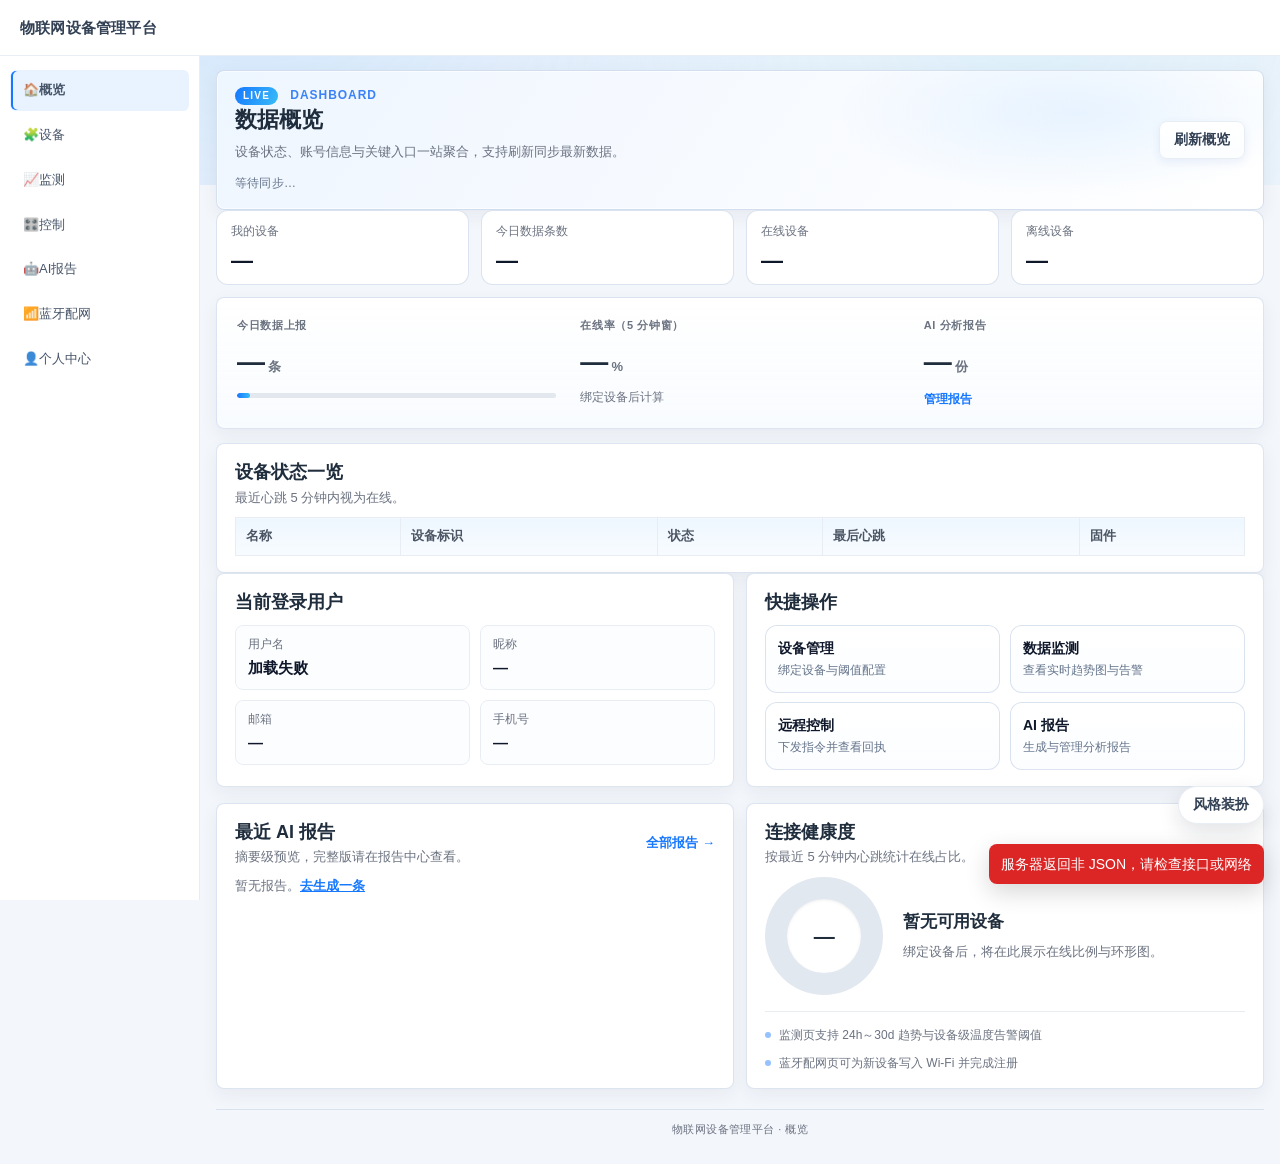
==== commit 1e069450: "更新开发文档至v1.6.3，新增配网辅助接口说明，支持从`127.0.0.1`一键填入局域网地址；完善蓝牙配网流程文档，强调设备端`server_base`需为局域网可达地址，避免使用回环地址；优化前" ====
--- a/static/pages/index.html
+++ b/static/pages/index.html
@@ -20,23 +20,44 @@
     </nav>
   </header>
   <main class="container">
-    <section class="overview-hero card wide">
-      <div>
-        <p class="hero-kicker">Dashboard</p>
+    <section class="overview-hero card wide overview-hero--lux">
+      <div class="overview-hero__main">
+        <p class="hero-kicker"><span class="hero-badge">LIVE</span> Dashboard</p>
         <h1>数据概览</h1>
-        <p class="muted">首页聚合设备状态、账号信息和关键操作入口。</p>
+        <p class="muted hero-lead">设备状态、账号信息与关键入口一站聚合，支持刷新同步最新数据。</p>
+        <p class="hero-sync" id="dash-updated" aria-live="polite">等待同步…</p>
       </div>
       <div class="hero-actions">
         <button type="button" class="btn inline" id="btn-reload">刷新概览</button>
       </div>
     </section>
 
-    <div class="kpi-strip" id="stats">
+    <div class="kpi-strip kpi-strip--lux" id="stats">
       <div class="kpi-card kpi-card-clean"><div class="kpi-label">我的设备</div><div class="kpi-value" id="s-dev">—</div></div>
       <div class="kpi-card kpi-card-clean"><div class="kpi-label">今日数据条数</div><div class="kpi-value" id="s-today">—</div></div>
       <div class="kpi-card kpi-card-clean"><div class="kpi-label">在线设备</div><div class="kpi-value" id="s-online">—</div></div>
       <div class="kpi-card kpi-card-clean"><div class="kpi-label">离线设备</div><div class="kpi-value" id="s-offline">—</div></div>
     </div>
+
+    <section class="card wide dash-insight" aria-label="关键指标">
+      <div class="dash-insight-grid">
+        <div class="dash-insight-cell">
+          <span class="dash-insight-label">今日数据上报</span>
+          <div class="dash-insight-value"><strong id="insight-today">—</strong><span class="dash-insight-unit">条</span></div>
+          <div class="dash-insight-bar" aria-hidden="true"><span class="dash-insight-bar-fill" id="insight-bar"></span></div>
+        </div>
+        <div class="dash-insight-cell">
+          <span class="dash-insight-label">在线率（5 分钟窗）</span>
+          <div class="dash-insight-value"><strong id="insight-rate">—</strong><span class="dash-insight-unit">%</span></div>
+          <p class="dash-insight-hint muted" id="insight-rate-hint">需至少 1 台设备</p>
+        </div>
+        <div class="dash-insight-cell">
+          <span class="dash-insight-label">AI 分析报告</span>
+          <div class="dash-insight-value"><strong id="insight-reports">—</strong><span class="dash-insight-unit">份</span></div>
+          <a class="dash-insight-link" href="/pages/ai_report.html">管理报告</a>
+        </div>
+      </div>
+    </section>
 
     <section class="card wide">
       <div class="card-head">
@@ -77,11 +98,157 @@
         </div>
       </section>
     </div>
+
+    <div class="grid-2 dash-bottom">
+      <section class="card wide dash-card--reports">
+        <div class="card-head">
+          <div>
+            <h2>最近 AI 报告</h2>
+            <p class="muted">摘要级预览，完整版请在报告中心查看。</p>
+          </div>
+          <a class="dash-more-link" href="/pages/ai_report.html">全部报告 →</a>
+        </div>
+        <ul class="dash-feed" id="dash-reports"><li class="muted">加载中…</li></ul>
+      </section>
+      <section class="card wide dash-card--health">
+        <div class="card-head">
+          <div>
+            <h2>连接健康度</h2>
+            <p class="muted">按最近 5 分钟内心跳统计在线占比。</p>
+          </div>
+        </div>
+        <div class="dash-health">
+          <div class="dash-health-ring-wrap">
+            <div class="dash-health-ring" id="dash-health-ring" role="img" aria-label="在线比例"></div>
+            <span class="dash-health-ring__center" id="dash-health-center">—</span>
+          </div>
+          <div class="dash-health-meta">
+            <p class="dash-health-status" id="dash-health-pct">—</p>
+            <p class="muted dash-health-tip" id="dash-health-tip">加载中…</p>
+          </div>
+        </div>
+        <div class="dash-tips">
+          <p class="dash-tip-line"><span class="dash-tip-dot" aria-hidden="true"></span>监测页支持 24h～30d 趋势与设备级温度告警阈值</p>
+          <p class="dash-tip-line"><span class="dash-tip-dot" aria-hidden="true"></span>蓝牙配网页可为新设备写入 Wi-Fi 并完成注册</p>
+        </div>
+      </section>
+    </div>
+
+    <footer class="dash-page-foot muted" id="dash-foot">物联网设备管理平台 · 概览</footer>
   </main>
   <script src="/static/js/api.js"></script>
   <script src="/static/js/nav.js"></script>
   <script src="/static/js/toast.js"></script>
   <script>
+    function escapeHtml(s) {
+      return String(s || "")
+        .replace(/&/g, "&amp;")
+        .replace(/</g, "&lt;")
+        .replace(/>/g, "&gt;")
+        .replace(/"/g, "&quot;");
+    }
+
+    function syncTimestamp() {
+      var el = document.getElementById("dash-updated");
+      if (!el) return;
+      var d = new Date();
+      var s =
+        d.getFullYear() +
+        "-" +
+        String(d.getMonth() + 1).padStart(2, "0") +
+        "-" +
+        String(d.getDate()).padStart(2, "0") +
+        " " +
+        String(d.getHours()).padStart(2, "0") +
+        ":" +
+        String(d.getMinutes()).padStart(2, "0") +
+        ":" +
+        String(d.getSeconds()).padStart(2, "0");
+      el.textContent = "数据已同步 · " + s;
+      var foot = document.getElementById("dash-foot");
+      if (foot) foot.textContent = "物联网设备管理平台 · 概览 · 最近同步 " + s;
+    }
+
+    function renderInsight(todayCount, online, total, reportCount) {
+      var t = document.getElementById("insight-today");
+      var bar = document.getElementById("insight-bar");
+      var r = document.getElementById("insight-rate");
+      var rh = document.getElementById("insight-rate-hint");
+      var rep = document.getElementById("insight-reports");
+      if (t) t.textContent = todayCount != null ? String(todayCount) : "—";
+      if (bar) {
+        var w = Math.min(100, Math.max(4, Math.log10((todayCount || 0) + 1) * 28));
+        bar.style.width = (todayCount > 0 ? w : 4) + "%";
+      }
+      if (r && rh) {
+        if (!total) {
+          r.textContent = "—";
+          rh.textContent = "绑定设备后计算";
+        } else {
+          var pct = Math.round((100 * online) / total);
+          r.textContent = String(pct);
+          rh.textContent = pct >= 80 ? "连接稳定" : pct >= 40 ? "部分离线" : "建议排查网络";
+        }
+      }
+      if (rep) rep.textContent = reportCount != null ? String(reportCount) : "—";
+    }
+
+    function renderDashHealth(online, total) {
+      var ring = document.getElementById("dash-health-ring");
+      var center = document.getElementById("dash-health-center");
+      var pctEl = document.getElementById("dash-health-pct");
+      var tipEl = document.getElementById("dash-health-tip");
+      if (!ring || !pctEl || !tipEl) return;
+      ring.classList.toggle("dash-health-ring--empty", !total);
+      if (center) center.textContent = "—";
+      if (!total) {
+        ring.style.setProperty("--dash-p", "0");
+        pctEl.textContent = "暂无可用设备";
+        tipEl.textContent = "绑定设备后，将在此展示在线比例与环形图。";
+        return;
+      }
+      var pct = Math.round((100 * online) / total);
+      ring.style.setProperty("--dash-p", String(pct));
+      if (center) center.textContent = pct + "%";
+      pctEl.textContent =
+        pct >= 80 ? "整体连接稳定" : pct >= 50 ? "存在少量离线" : pct > 0 ? "需关注离线设备" : "全部离线";
+      tipEl.textContent = online + " / " + total + " 台在心跳窗口内在线";
+    }
+
+    function renderDashReports(rows) {
+      var ul = document.getElementById("dash-reports");
+      if (!ul) return;
+      ul.innerHTML = "";
+      var list = Array.isArray(rows) ? rows : [];
+      if (!list.length) {
+        ul.innerHTML =
+          "<li class=\"dash-feed-empty muted\">暂无报告。<a href=\"/pages/ai_report.html\">去生成一条</a></li>";
+        return;
+      }
+      list.slice(0, 4).forEach(function (r, i) {
+        var sum = String(r.summary || "").trim();
+        if (sum.length > 64) sum = sum.slice(0, 64) + "…";
+        var li = document.createElement("li");
+        var num = String(i + 1).padStart(2, "0");
+        var rid = r.id != null ? String(r.id) : "";
+        var href = rid ? "/pages/ai_report.html?report=" + encodeURIComponent(rid) : "/pages/ai_report.html";
+        li.innerHTML =
+          "<a class=\"dash-feed-item dash-feed-link\" href=\"" +
+          href +
+          "\">" +
+          "<span class=\"dash-feed-idx\">" +
+          num +
+          "</span><div class=\"dash-feed-body\"><div class=\"dash-feed-top\"><strong class=\"dash-feed-title\">" +
+          escapeHtml(r.title || "未命名报告") +
+          "</strong><span class=\"muted dash-feed-time\">" +
+          escapeHtml(r.created_at || "") +
+          "</span></div>" +
+          (sum ? "<p class=\"muted dash-feed-sum\">" + escapeHtml(sum) + "</p>" : "") +
+          "</div><span class=\"dash-feed-go\" aria-hidden=\"true\">→</span></a>";
+        ul.appendChild(li);
+      });
+    }
+
     async function load() {
       var btn = document.getElementById("btn-reload");
       var prevText = btn ? btn.textContent : "";
@@ -102,6 +269,7 @@
         }).length;
         document.getElementById("s-online").textContent = online;
         document.getElementById("s-offline").textContent = Math.max((dash.device_count || 0) - online, 0);
+        renderDashHealth(online, dash.device_count || 0);
         tbody.innerHTML = "";
         if (!dash.devices || !dash.devices.length) {
           document.getElementById("dev-hint").textContent =
@@ -130,12 +298,29 @@
         document.getElementById("u-nickname").textContent = u.nickname || "—";
         document.getElementById("u-email").textContent = u.email || "—";
         document.getElementById("u-phone").textContent = u.phone || "—";
+        var reportList = [];
+        try {
+          reportList = await apiFetch("/api/ai/reports");
+          renderDashReports(reportList);
+        } catch (e2) {
+          renderDashReports([]);
+        }
+        renderInsight(
+          dash.today_data_count,
+          online,
+          dash.device_count || 0,
+          Array.isArray(reportList) ? reportList.length : 0
+        );
+        syncTimestamp();
       } catch (e) {
         if (e.code === 401) {
           window.location.href = "/pages/login.html";
           return;
         }
         document.getElementById("u-username").textContent = "加载失败";
+        renderDashHealth(0, 0);
+        renderInsight(null, 0, 0, null);
+        renderDashReports([]);
         showToast(e.message || "概览加载失败", "err");
       } finally {
         if (btn) {
--- a/static/css/common.css
+++ b/static/css/common.css
@@ -17,7 +17,13 @@
   --glass-line: rgba(167, 188, 218, 0.38);
 }
 * { box-sizing: border-box; }
+html {
+  overflow-x: hidden;
+  max-width: 100%;
+}
 body {
+  max-width: 100%;
+  overflow-x: hidden;
   margin: 0;
   font-family: "Segoe UI", "Microsoft YaHei", sans-serif;
   background: var(--bg);
@@ -27,10 +33,18 @@
   font-size: 14px;
   animation: page-fade-in 0.2s ease;
 }
+/* 多页跳转时整页淡入会叠加入场动画，业务页关闭以减轻“切换迟钝”感 */
+body[data-page] {
+  animation: none;
+}
 body::before {
   content: "";
   position: fixed;
-  inset: -20% -10% auto -10%;
+  top: -15%;
+  left: 0;
+  right: 0;
+  width: 100%;
+  max-width: 100%;
   height: 320px;
   background: radial-gradient(circle at 20% 20%, rgba(24, 144, 255, 0.16), transparent 55%),
               radial-gradient(circle at 80% 40%, rgba(56, 189, 248, 0.12), transparent 50%);
@@ -448,6 +462,8 @@
 
 .card.wide {
   overflow-x: auto;
+  min-width: 0;
+  max-width: 100%;
 }
 .card-head {
   display: flex;
@@ -641,7 +657,8 @@
   gap: 4px;
   background: var(--sidebar-bg);
   border-right: 1px solid var(--border);
-  animation: slide-in-left 0.35s ease both;
+  /* 整页跳转时侧栏不宜过长，否则每次切换都像“慢半拍” */
+  animation: slide-in-left 0.14s ease both;
 }
 body[data-page] .topbar nav a {
   display: block;
@@ -651,22 +668,20 @@
   border: 1px solid transparent;
 }
 body[data-page] .container {
-  width: calc(100vw - 200px);
+  /* 用 auto + 左边距占满剩余宽度，避免 100vw 含滚动条宽度导致整页横向溢出 */
+  width: auto;
+  min-width: 0;
+  max-width: none;
   margin-left: 200px;
   margin-top: 56px;
   padding: 14px 16px 18px;
   overflow-x: hidden;
 }
 body[data-page] .container > * {
-  animation: fade-up 0.2s ease both;
-}
-body[data-page] .container > *:nth-child(1) { animation-delay: 0s; }
-body[data-page] .container > *:nth-child(2) { animation-delay: 0.02s; }
-body[data-page] .container > *:nth-child(3) { animation-delay: 0.03s; }
-body[data-page] .container > *:nth-child(4) { animation-delay: 0.04s; }
-body[data-page] .container > *:nth-child(5) { animation-delay: 0.05s; }
-body[data-page] .container > *:nth-child(6) { animation-delay: 0.06s; }
-body[data-page] .container > *:nth-child(7) { animation-delay: 0.07s; }
+  min-width: 0;
+  /* 与侧栏同时、短时出现；去掉分段 delay，避免“一块块蹦出来”的迟钝感 */
+  animation: fade-up 0.12s ease both;
+}
 body[data-page] h1 {
   margin-bottom: 2px;
   font-size: 22px;
@@ -777,6 +792,18 @@
     content: attr(data-label);
     color: var(--muted);
   }
+}
+
+.ble-server-actions {
+  margin-top: 8px;
+}
+.ble-server-actions .btn {
+  margin-top: 0;
+}
+.ble-server-hint {
+  margin-top: 8px;
+  font-size: 12px;
+  line-height: 1.55;
 }
 
 .input-compact {
@@ -860,6 +887,366 @@
   gap: 8px;
 }
 
+/* 首页底部：报告摘要 + 连接健康度 */
+.dash-bottom {
+  margin-top: 16px;
+}
+.dash-more-link {
+  font-size: 13px;
+  font-weight: 600;
+  color: var(--primary);
+  text-decoration: none;
+  white-space: nowrap;
+  flex-shrink: 0;
+  align-self: center;
+}
+.dash-more-link:hover {
+  text-decoration: underline;
+}
+.dash-feed {
+  list-style: none;
+  margin: 0;
+  padding: 0;
+}
+.dash-feed-top {
+  display: flex;
+  align-items: baseline;
+  justify-content: space-between;
+  gap: 10px;
+}
+.dash-feed-title {
+  font-size: 14px;
+  color: var(--text);
+  font-weight: 600;
+}
+.dash-feed-time {
+  font-size: 12px;
+  flex-shrink: 0;
+}
+.dash-feed-sum {
+  margin: 6px 0 0;
+  font-size: 12px;
+  line-height: 1.45;
+}
+.dash-feed-empty a {
+  color: var(--primary);
+  font-weight: 600;
+}
+.dash-health {
+  display: flex;
+  align-items: center;
+  gap: 20px;
+  flex-wrap: wrap;
+  margin-top: 4px;
+}
+.dash-health-ring {
+  --dash-p: 0;
+  width: 118px;
+  height: 118px;
+  border-radius: 50%;
+  flex-shrink: 0;
+  background: conic-gradient(var(--primary) calc(var(--dash-p) * 1%), rgba(148, 163, 184, 0.38) 0);
+  position: relative;
+}
+.dash-health-ring--empty {
+  background: conic-gradient(#e2e8f0 0turn, #e2e8f0 1turn);
+}
+.dash-health-ring::after {
+  content: "";
+  position: absolute;
+  inset: 22px;
+  border-radius: 50%;
+  background: var(--card);
+  box-shadow: inset 0 1px 3px rgba(15, 23, 42, 0.07);
+}
+.dash-health-meta {
+  flex: 1;
+  min-width: 140px;
+}
+.dash-health-pct {
+  margin: 0;
+  font-size: 26px;
+  font-weight: 800;
+  color: var(--text);
+  letter-spacing: -0.02em;
+}
+.dash-health-tip {
+  margin: 8px 0 0;
+  font-size: 13px;
+  line-height: 1.45;
+}
+.dash-tips {
+  margin-top: 16px;
+  padding-top: 14px;
+  border-top: 1px solid var(--border);
+}
+.dash-tip-line {
+  margin: 0 0 10px;
+  font-size: 12px;
+  color: var(--muted);
+  line-height: 1.5;
+  display: flex;
+  align-items: flex-start;
+  gap: 8px;
+}
+.dash-tip-line:last-child {
+  margin-bottom: 0;
+}
+.dash-tip-dot {
+  width: 6px;
+  height: 6px;
+  border-radius: 999px;
+  background: var(--primary);
+  opacity: 0.45;
+  flex-shrink: 0;
+  margin-top: 6px;
+}
+
+/* 首页：偏「控制台」质感的强化（仅概览页使用 class） */
+body[data-page="index"] .overview-hero--lux {
+  position: relative;
+  overflow: hidden;
+  border: 1px solid rgba(167, 188, 218, 0.45);
+  background: linear-gradient(125deg, #eef6ff 0%, #f5f9ff 38%, #ffffff 100%);
+  box-shadow: var(--shadow-soft), 0 0 0 1px rgba(255, 255, 255, 0.65) inset;
+}
+body[data-page="index"] .overview-hero--lux::before {
+  content: "";
+  position: absolute;
+  top: -40%;
+  right: -8%;
+  width: 52%;
+  height: 140%;
+  background: radial-gradient(ellipse at center, rgba(24, 144, 255, 0.09), transparent 62%);
+  pointer-events: none;
+}
+body[data-page="index"] .overview-hero__main {
+  position: relative;
+  z-index: 1;
+  max-width: min(560px, 100%);
+}
+body[data-page="index"] .hero-badge {
+  display: inline-block;
+  margin-right: 8px;
+  padding: 2px 8px;
+  border-radius: 999px;
+  font-size: 10px;
+  font-weight: 800;
+  letter-spacing: 0.12em;
+  color: #fff;
+  background: linear-gradient(120deg, #1677ff, #38bdf8);
+  vertical-align: middle;
+}
+body[data-page="index"] .hero-lead {
+  margin-top: 8px;
+  max-width: 48em;
+  line-height: 1.55;
+}
+body[data-page="index"] .hero-sync {
+  margin: 12px 0 0;
+  font-size: 12px;
+  font-variant-numeric: tabular-nums;
+  color: #64748b;
+  letter-spacing: 0.02em;
+}
+body[data-page="index"] .kpi-strip--lux .kpi-card-clean {
+  transition: transform 0.2s ease, box-shadow 0.2s ease, border-color 0.2s ease;
+  border-color: rgba(167, 188, 218, 0.42);
+}
+body[data-page="index"] .kpi-strip--lux .kpi-card-clean:hover {
+  transform: translateY(-2px);
+  box-shadow: 0 12px 28px rgba(30, 64, 175, 0.1);
+  border-color: #c7dbf7;
+}
+.dash-insight {
+  margin-top: 4px;
+  background: linear-gradient(180deg, rgba(255, 255, 255, 0.98) 0%, rgba(248, 251, 255, 0.92) 100%);
+  border: 1px solid rgba(167, 188, 218, 0.38);
+}
+.dash-insight-grid {
+  display: grid;
+  grid-template-columns: repeat(3, minmax(0, 1fr));
+  gap: 16px 20px;
+}
+.dash-insight-cell {
+  padding: 4px 2px;
+  min-width: 0;
+}
+.dash-insight-label {
+  display: block;
+  font-size: 11px;
+  font-weight: 700;
+  text-transform: uppercase;
+  letter-spacing: 0.06em;
+  color: var(--muted);
+  margin-bottom: 8px;
+}
+.dash-insight-value {
+  display: flex;
+  align-items: baseline;
+  gap: 4px;
+  flex-wrap: wrap;
+}
+.dash-insight-value strong {
+  font-size: 28px;
+  font-weight: 800;
+  color: var(--text);
+  letter-spacing: -0.03em;
+  font-variant-numeric: tabular-nums;
+}
+.dash-insight-unit {
+  font-size: 13px;
+  font-weight: 600;
+  color: var(--muted);
+}
+.dash-insight-hint {
+  margin: 6px 0 0;
+  font-size: 12px;
+}
+.dash-insight-link {
+  display: inline-block;
+  margin-top: 8px;
+  font-size: 12px;
+  font-weight: 600;
+  color: var(--primary);
+  text-decoration: none;
+}
+.dash-insight-link:hover {
+  text-decoration: underline;
+}
+.dash-insight-bar {
+  margin-top: 10px;
+  height: 5px;
+  border-radius: 999px;
+  background: rgba(148, 163, 184, 0.22);
+  overflow: hidden;
+}
+.dash-insight-bar-fill {
+  display: block;
+  height: 100%;
+  width: 8%;
+  border-radius: inherit;
+  background: linear-gradient(90deg, var(--primary), #38bdf8);
+  transition: width 0.45s cubic-bezier(0.2, 0.8, 0.2, 1);
+}
+.dash-health-ring-wrap {
+  position: relative;
+  width: 118px;
+  height: 118px;
+  flex-shrink: 0;
+}
+.dash-health-ring-wrap .dash-health-ring {
+  position: absolute;
+  inset: 0;
+  width: 100%;
+  height: 100%;
+}
+.dash-health-ring__center {
+  position: absolute;
+  inset: 0;
+  z-index: 2;
+  display: flex;
+  align-items: center;
+  justify-content: center;
+  font-size: 21px;
+  font-weight: 800;
+  color: var(--text);
+  font-variant-numeric: tabular-nums;
+  letter-spacing: -0.03em;
+  pointer-events: none;
+}
+.dash-health-status {
+  margin: 0;
+  font-size: 17px;
+  font-weight: 700;
+  color: var(--text);
+  letter-spacing: -0.01em;
+}
+a.dash-feed-item.dash-feed-link {
+  text-decoration: none;
+  color: inherit;
+  display: flex;
+  gap: 12px;
+  align-items: flex-start;
+  padding: 14px 10px;
+  margin: 0 -10px;
+  border-radius: 10px;
+  border-bottom: 1px solid var(--border);
+  transition: background 0.2s ease, box-shadow 0.2s ease, border-color 0.2s ease;
+}
+.dash-feed li:last-child .dash-feed-link {
+  border-bottom: none;
+}
+a.dash-feed-item.dash-feed-link:hover {
+  background: rgba(248, 250, 255, 0.95);
+  box-shadow: 0 1px 0 rgba(255, 255, 255, 0.8) inset;
+  border-color: rgba(167, 188, 218, 0.5);
+}
+a.dash-feed-item.dash-feed-link:focus-visible {
+  outline: none;
+  box-shadow: 0 0 0 3px var(--ring);
+}
+.dash-feed-go {
+  flex-shrink: 0;
+  align-self: center;
+  margin-left: auto;
+  padding-left: 8px;
+  font-size: 14px;
+  font-weight: 600;
+  color: var(--primary);
+  opacity: 0.35;
+  transition: opacity 0.2s ease, transform 0.2s ease;
+}
+a.dash-feed-link:hover .dash-feed-go {
+  opacity: 0.9;
+  transform: translateX(3px);
+}
+.dash-feed-idx {
+  flex-shrink: 0;
+  width: 28px;
+  font-size: 11px;
+  font-weight: 800;
+  font-variant-numeric: tabular-nums;
+  color: var(--muted);
+  opacity: 0.75;
+  padding-top: 2px;
+}
+.dash-feed-body {
+  flex: 1;
+  min-width: 0;
+}
+.dash-card--reports,
+.dash-card--health {
+  border-color: rgba(167, 188, 218, 0.4);
+  box-shadow: var(--shadow-soft), 0 1px 0 rgba(255, 255, 255, 0.85) inset;
+}
+.dash-page-foot {
+  margin-top: 20px;
+  padding: 12px 4px 8px;
+  font-size: 11px;
+  letter-spacing: 0.04em;
+  text-align: center;
+  font-variant-numeric: tabular-nums;
+  border-top: 1px solid rgba(167, 188, 218, 0.35);
+  opacity: 0.85;
+}
+@media (max-width: 900px) {
+  .dash-insight-grid {
+    grid-template-columns: 1fr;
+  }
+}
+@media (prefers-reduced-motion: reduce) {
+  body[data-page="index"] .kpi-strip--lux .kpi-card-clean {
+    transition: none;
+  }
+  body[data-page="index"] .kpi-strip--lux .kpi-card-clean:hover {
+    transform: none;
+  }
+  .dash-insight-bar-fill {
+    transition: none;
+  }
+}
+
 /* 全局风格切换器 */
 .theme-switcher {
   position: fixed;
@@ -920,22 +1307,108 @@
   font-weight: 700;
 }
 
-/* 风格二：卡片风 */
+/* 风格二：卡片风（靛紫系，与默认蓝明显区分） */
 body.theme-cards {
-  --bg: #eef3fb;
+  --bg: #dfe7fb;
+  --sidebar-bg: #eef0ff;
+  --topbar-bg: #f8f7ff;
   --card: #ffffff;
-  --border: #dfe8f7;
-  --shadow-soft: 0 12px 28px rgba(30, 64, 175, 0.08);
-  --glass-strong: rgba(242, 240, 255, 0.9);
-  --glass-soft: rgba(248, 246, 255, 0.84);
-  --glass-line: rgba(175, 167, 230, 0.4);
+  --text: #1e1b4b;
+  --muted: #64748b;
+  --primary: #6366f1;
+  --primary-dark: #4f46e5;
+  --primary-soft: #e8ecff;
+  --border: #c9d2ef;
+  --ring: rgba(99, 102, 241, 0.35);
+  --shadow-soft: 0 22px 56px rgba(67, 56, 202, 0.16);
+  --glass-strong: rgba(242, 240, 255, 0.94);
+  --glass-soft: rgba(248, 246, 255, 0.88);
+  --glass-line: rgba(165, 180, 252, 0.55);
+}
+body.theme-cards::before {
+  height: 460px;
+  background: radial-gradient(circle at 12% 14%, rgba(99, 102, 241, 0.28), transparent 50%),
+    radial-gradient(circle at 86% 28%, rgba(168, 85, 247, 0.2), transparent 52%),
+    radial-gradient(circle at 48% 88%, rgba(79, 70, 229, 0.12), transparent 58%);
+  animation: bg-float 14s ease-in-out infinite alternate;
+}
+body.theme-cards::after {
+  content: "";
+  position: fixed;
+  inset: 0;
+  pointer-events: none;
+  z-index: -1;
+  opacity: 0.55;
+  background-image: linear-gradient(rgba(99, 102, 241, 0.07) 1px, transparent 1px),
+    linear-gradient(90deg, rgba(99, 102, 241, 0.07) 1px, transparent 1px);
+  background-size: 22px 22px;
 }
 body.theme-cards .card,
 body.theme-cards .kpi-card {
-  border-radius: 14px;
-}
-body.theme-cards .topbar nav a.active {
-  box-shadow: inset 0 -2px 0 var(--primary);
+  border-radius: 18px;
+  border: 1px solid rgba(129, 140, 248, 0.5);
+  box-shadow: var(--shadow-soft), 0 0 0 1px rgba(255, 255, 255, 0.9) inset,
+    0 1px 0 rgba(255, 255, 255, 0.95) inset;
+}
+body.theme-cards .stat-box {
+  border: 1px solid var(--border);
+  border-left: 6px solid #818cf8;
+  background: linear-gradient(135deg, #ffffff 0%, #f4f6ff 55%, #eef2ff 100%);
+  box-shadow: 0 8px 22px rgba(79, 70, 229, 0.1);
+}
+body.theme-cards .topbar .brand {
+  color: #4338ca;
+  font-weight: 700;
+  text-shadow: 0 0 28px rgba(129, 140, 248, 0.45);
+}
+body.theme-cards[data-page] .page-head h1 {
+  background: linear-gradient(105deg, #312e81 0%, #6366f1 42%, #7c3aed 100%);
+  -webkit-background-clip: text;
+  background-clip: text;
+  color: transparent;
+  -webkit-text-fill-color: transparent;
+}
+body.theme-cards .data-table th {
+  background: linear-gradient(180deg, #eef0ff 0%, #e0e5ff 100%);
+  color: #3730a3;
+  font-weight: 700;
+}
+body.theme-cards[data-page] .topbar::before {
+  content: "";
+  position: absolute;
+  top: 0;
+  left: 0;
+  right: 0;
+  height: 4px;
+  background: linear-gradient(90deg, #6366f1 0%, #a855f7 50%, #818cf8 100%);
+  pointer-events: none;
+}
+@media (min-width: 861px) {
+  body.theme-cards[data-page] .topbar {
+    border-bottom: 1px solid #c7d0f0;
+    background: linear-gradient(90deg, #f8f7ff 0%, #ffffff 55%, #faf9ff 100%);
+    box-shadow: 0 10px 32px rgba(79, 70, 229, 0.1);
+  }
+  body.theme-cards[data-page] .topbar nav {
+    background: linear-gradient(195deg, #fdfcff 0%, #eceefe 38%, #e0e7ff 100%);
+    border-right: 2px solid #b4b9f5;
+    box-shadow: 6px 0 28px rgba(79, 70, 229, 0.12);
+  }
+  body.theme-cards[data-page] .topbar nav a.active {
+    box-shadow: inset 4px 0 0 #6366f1, 0 4px 14px rgba(99, 102, 241, 0.22);
+    border-radius: 12px;
+    color: #3730a3;
+    font-weight: 700;
+    background: linear-gradient(90deg, rgba(99, 102, 241, 0.18) 0%, rgba(238, 242, 255, 0.98) 100%);
+    border: 1px solid rgba(165, 180, 252, 0.55);
+  }
+}
+@media (max-width: 860px) {
+  body.theme-cards[data-page] .topbar nav a.active {
+    box-shadow: inset 0 -2px 0 var(--primary);
+    color: var(--primary);
+    background: var(--primary-soft);
+  }
 }
 body.theme-cards .action-tile .tile-glow {
   background: linear-gradient(
@@ -965,43 +1438,128 @@
   background-position: 120% 0;
 }
 
-/* 风格三：哔哩哔哩风（参考） */
+/* 风格三：哔哩风（灰粉 + 天蓝点缀；主色略降饱和，避免荧光感） */
 body.theme-bili {
-  --bg: #f7f8fc;
-  --sidebar-bg: #f3f5f9;
+  --bg: #f1f2f8;
+  --sidebar-bg: #faf6f8;
   --topbar-bg: #ffffff;
   --card: #ffffff;
   --text: #1f2937;
   --muted: #6b7280;
-  --primary: #fb7299;
-  --primary-dark: #f45d8f;
-  --primary-soft: #ffeaf1;
-  --border: #e9edf5;
-  --ring: rgba(251, 114, 153, 0.22);
-  --shadow-soft: 0 8px 22px rgba(120, 130, 160, 0.12);
-  --glass-strong: rgba(255, 241, 247, 0.92);
-  --glass-soft: rgba(255, 247, 250, 0.86);
-  --glass-line: rgba(245, 180, 203, 0.42);
+  --primary: #b87d95;
+  --primary-dark: #946377;
+  --primary-soft: #f1e6eb;
+  --border: #e8dce2;
+  --ring: rgba(184, 125, 149, 0.32);
+  --shadow-soft: 0 16px 42px rgba(120, 90, 108, 0.1);
+  --glass-strong: rgba(255, 248, 250, 0.96);
+  --glass-soft: rgba(255, 250, 252, 0.92);
+  --glass-line: rgba(210, 180, 195, 0.5);
 }
 body.theme-bili::before {
-  background: radial-gradient(circle at 18% 16%, rgba(251, 114, 153, 0.12), transparent 54%),
-              radial-gradient(circle at 78% 34%, rgba(123, 190, 255, 0.12), transparent 52%);
-}
-body.theme-bili .topbar nav a.active {
-  box-shadow: inset 0 -2px 0 var(--primary);
+  height: 480px;
+  background: radial-gradient(circle at 10% 10%, rgba(184, 125, 149, 0.16), transparent 48%),
+    radial-gradient(circle at 88% 22%, rgba(56, 189, 248, 0.16), transparent 50%),
+    radial-gradient(circle at 42% 95%, rgba(184, 125, 149, 0.08), transparent 52%);
+  animation: bg-float 14s ease-in-out infinite alternate;
+}
+body.theme-bili::after {
+  content: "";
+  position: fixed;
+  inset: 0;
+  pointer-events: none;
+  z-index: -1;
+  opacity: 0.32;
+  background: repeating-linear-gradient(
+    -18deg,
+    transparent,
+    transparent 36px,
+    rgba(184, 125, 149, 0.04) 36px,
+    rgba(184, 125, 149, 0.04) 37px
+  );
+}
+body.theme-bili .topbar .brand {
+  color: #a67388;
+  font-weight: 700;
+  letter-spacing: 0.03em;
+  text-shadow: none;
+}
+body.theme-bili[data-page] .page-head h1 {
+  background: linear-gradient(100deg, #8b5a6e 0%, #c49aad 42%, #7eb8d4 92%);
+  -webkit-background-clip: text;
+  background-clip: text;
+  color: transparent;
+  -webkit-text-fill-color: transparent;
+}
+body.theme-bili .card,
+body.theme-bili .kpi-card {
+  border-radius: 16px;
+  border: 1px solid rgba(184, 125, 149, 0.28);
+  box-shadow: var(--shadow-soft), 0 0 0 1px rgba(255, 255, 255, 0.75) inset;
+}
+body.theme-bili .stat-box {
+  border: 1px solid var(--border);
+  border-top: 5px solid #c49aad;
+  background: linear-gradient(180deg, #ffffff 0%, #faf6f8 45%, #f7f0f3 100%);
+  box-shadow: 0 8px 22px rgba(120, 90, 108, 0.08);
+}
+body.theme-bili .stat-box strong {
+  color: #946377;
+  text-shadow: none;
+}
+body.theme-bili .data-table th {
+  background: linear-gradient(180deg, #faf5f7 0%, #f3e9ee 100%);
+  color: #7d5566;
+  font-weight: 700;
+}
+body.theme-bili[data-page] .topbar::before {
+  content: "";
+  position: absolute;
+  top: 0;
+  left: 0;
+  right: 0;
+  height: 6px;
+  background: linear-gradient(90deg, #c49aad 0%, #d4b5c4 38%, #8ecae6 78%, #a8d4ea 100%);
+  pointer-events: none;
+}
+@media (min-width: 861px) {
+  body.theme-bili[data-page] .topbar {
+    border-bottom: 2px solid rgba(184, 125, 149, 0.22);
+    box-shadow: 0 8px 28px rgba(120, 90, 108, 0.08);
+  }
+  body.theme-bili[data-page] .topbar nav {
+    background: linear-gradient(200deg, #fdfcfd 0%, #f7f0f3 35%, #faf7f8 100%);
+    border-right: 2px solid rgba(184, 125, 149, 0.22);
+    box-shadow: 6px 0 24px rgba(120, 90, 108, 0.07);
+  }
+  body.theme-bili[data-page] .topbar nav a.active {
+    box-shadow: inset 4px 0 0 #b87d95, 0 3px 12px rgba(120, 90, 108, 0.12);
+    border-radius: 12px;
+    color: #6b4556;
+    font-weight: 700;
+    background: linear-gradient(90deg, rgba(184, 125, 149, 0.16) 0%, rgba(248, 242, 245, 0.98) 100%);
+    border: 1px solid rgba(184, 125, 149, 0.28);
+  }
+}
+@media (max-width: 860px) {
+  body.theme-bili[data-page] .topbar nav a.active {
+    box-shadow: inset 0 -2px 0 var(--primary);
+    color: #7d5566;
+    background: rgba(241, 230, 235, 0.95);
+  }
 }
 body.theme-bili .status-pill.on {
-  color: #2563eb;
-  background: #e6f0ff;
+  color: #0f766e;
+  background: #ccfbf1;
 }
 body.theme-bili .action-tile .tile-glow {
   background: linear-gradient(
     110deg,
     transparent 22%,
-    rgba(251, 114, 153, 0.09) 38%,
-    rgba(251, 114, 153, 0.56) 48%,
-    rgba(125, 211, 252, 0.4) 54%,
-    rgba(125, 211, 252, 0.14) 62%,
+    rgba(184, 125, 149, 0.08) 38%,
+    rgba(196, 154, 173, 0.38) 48%,
+    rgba(125, 211, 252, 0.28) 54%,
+    rgba(125, 211, 252, 0.1) 62%,
     transparent 78%
   );
   background-size: 220% 100%;
@@ -1012,14 +1570,31 @@
   background: linear-gradient(
     110deg,
     transparent 24%,
-    rgba(251, 114, 153, 0.08) 40%,
-    rgba(251, 114, 153, 0.56) 50%,
-    rgba(125, 211, 252, 0.34) 56%,
-    rgba(125, 211, 252, 0.12) 64%,
+    rgba(184, 125, 149, 0.06) 40%,
+    rgba(196, 154, 173, 0.32) 50%,
+    rgba(125, 211, 252, 0.22) 56%,
+    rgba(125, 211, 252, 0.08) 64%,
     transparent 80%
   );
   background-size: 220% 100%;
   background-position: 120% 0;
+}
+body.theme-cards .overview-hero {
+  background: linear-gradient(100deg, #ddd6fe 0%, #e8e4ff 28%, #f0f4ff 62%, #ffffff 100%);
+  border: 1px solid rgba(129, 140, 248, 0.45);
+  box-shadow: 0 18px 44px rgba(79, 70, 229, 0.14);
+}
+body.theme-cards .hero-kicker {
+  color: #5b21b6;
+}
+body.theme-bili .overview-hero {
+  background: linear-gradient(100deg, #f5e8ee 0%, #faf6f8 40%, #fffefb 100%);
+  border: 1px solid rgba(184, 125, 149, 0.22);
+  box-shadow: 0 14px 36px rgba(120, 90, 108, 0.1);
+}
+body.theme-bili .hero-kicker {
+  color: #946377;
+  text-shadow: none;
 }
 
 body.modal-open {
@@ -1083,6 +1658,11 @@
   to { opacity: 1; transform: translateY(0); }
 }
 
+@keyframes page-fade-in {
+  from { opacity: 0; }
+  to { opacity: 1; }
+}
+
 @keyframes bg-float {
   from { transform: translateY(0px); }
   to { transform: translateY(12px); }
